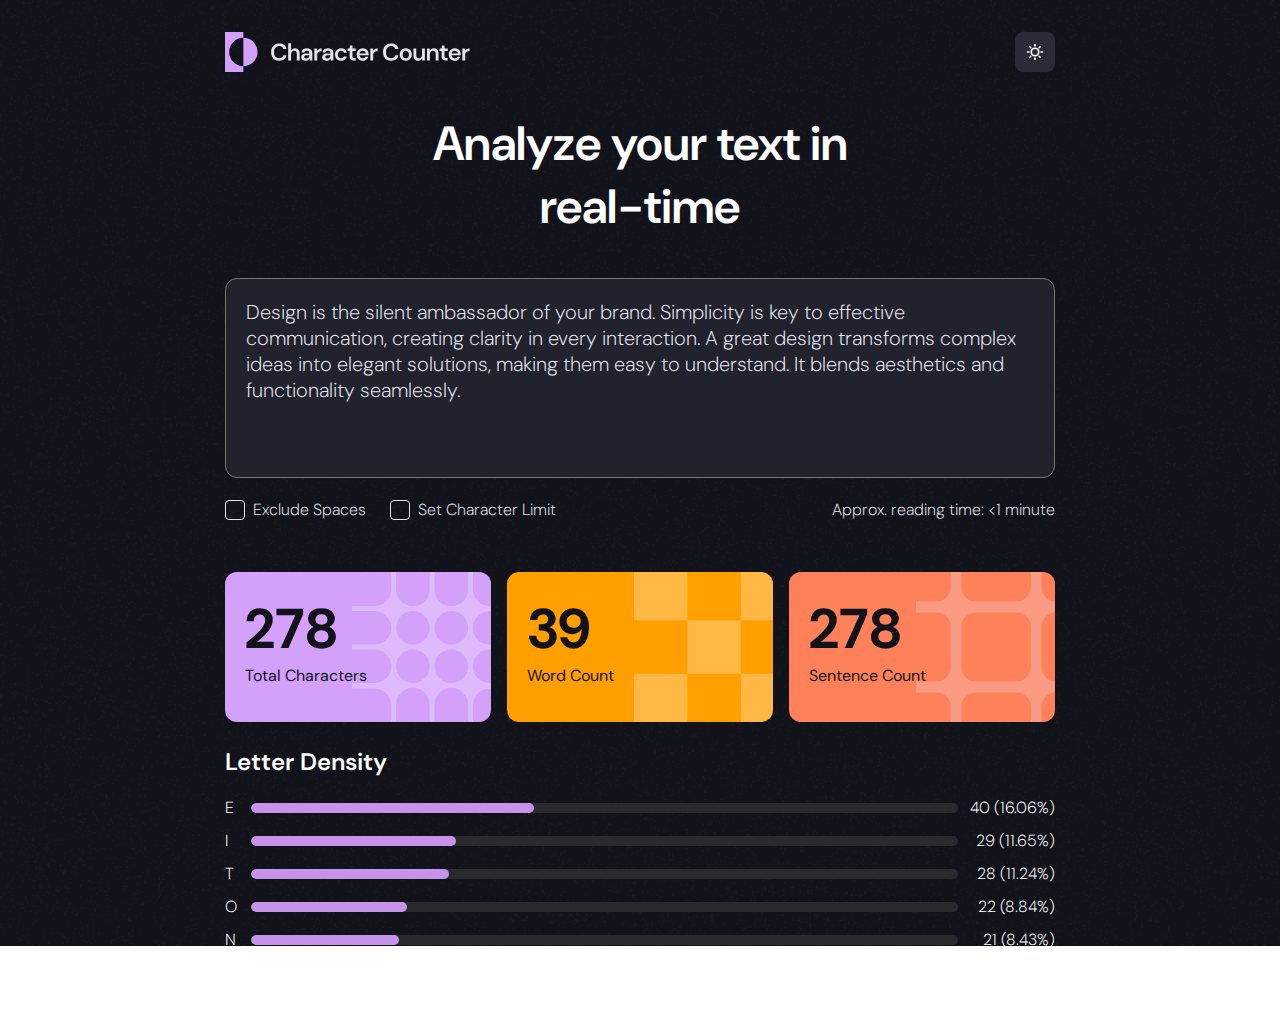
==== index.html @ b4afc2e8 "Intial Commit" ====
<!DOCTYPE html>
<html lang="en">
<head>
  <meta charset="UTF-8">
  <meta name="viewport" content="width=device-width, initial-scale=1.0">

  <link rel="icon" type="image/png" sizes="32x32" href="./assets/images/favicon-32x32.png">
  <link rel="stylesheet" href="css/style.css">
  <title>Frontend Mentor | Character counter</title>
  <link rel="stylesheet" href="css/responsive.css">
</head>
<body>
  <header>
    <img src="assets/images/logo-dark-theme.svg" alt="character counter logo" style="max-width: 245.53px; max-height: 40px;">
    <img src="assets/images/icon-sun.svg" alt="character counter logo" class="light_dark_icon">
  </header>
  <main>
      <h1 class="heading">Analyze your text in real-time</h1>

      <textarea name="text" id="text">Design is the silent ambassador of your brand. Simplicity is key to effective communication, creating clarity in every interaction. A great design transforms complex ideas into elegant solutions, making them easy to understand. It blends aesthetics and functionality seamlessly.
      </textarea>

      <!-- Textarea & Labels -->
      <!-- <section class="labels">
        <div class="checkboxes">
          <div style="padding-bottom: 12px;" id="exSpaces">
            <input type="checkbox" id="exclude" name="exclude" value="Exclude Spaces">
            <label for="exclude">Exclude Spaces</label>
          </div>
          <div  style="padding-bottom: 12px;">
            <input type="checkbox" id="setChar" name="setChar" value="Set Character">
            <label for="setChar"> Set Character Limit</label>
          </div>
        </div>
        <p>Approx. reading time: <1 minute </p>
      </section> -->
      <section class="labels">
        <div class="checkboxes">
          <label class="custom-checkbox" style="padding-bottom: 12px;" id="exSpaces">
            <input type="checkbox">
            <span class="checkmark"></span>
            Exclude Spaces
          </label>
          
          <label class="custom-checkbox" style="padding-bottom: 12px;">
            <input type="checkbox">
            <span class="checkmark"></span>
            Set Character Limit
          </label>
        </div>

        <p>Approx. reading time: <1 minute </p>
      </section>

      <!-- Analytics -->
      <section id="analytics">
          <div class="boxpattern" id="pattern1">
            <span>278</span> <br> Total Characters
          </div>
          <div class="boxpattern" id="pattern2">
            <span>39</span> <br> Word Count
          </div>
          <div class="boxpattern" id="pattern3">
            <span>278</span> <br> Sentence Count
          </div>
      </section>

      <!-- Progress bar-->
      <section class="progress_section">
        <h4 id="letterDensity">Letter Density</h4>

        <div class="progress-bar-container">
            <span class="letter">E</span>
            <div class="progress">
                <div class="progress-fill" style="width: 40%;"></div>
            </div>
            <span class="percentage">40 (16.06%)</span>
        </div>
        <div class="progress-bar-container">
            <span class="letter">I</span>
            <div class="progress">
                <div class="progress-fill" style="width: 29%;"></div>
            </div>
            <span class="percentage">29 (11.65%)</span>
        </div>
        <div class="progress-bar-container">
            <span class="letter">T</span>
            <div class="progress">
                <div class="progress-fill" style="width: 28%;"></div>
            </div>
            <span class="percentage">28 (11.24%)</span>
        </div>
        <div class="progress-bar-container">
            <span class="letter">O</span>
            <div class="progress">
                <div class="progress-fill" style="width: 22%;"></div>
            </div>
            <span class="percentage">22 (8.84%)</span>
        </div>
        <div class="progress-bar-container">
            <span class="letter">N</span>
            <div class="progress">
                <div class="progress-fill" style="width: 21%;"></div>
            </div>
            <span class="percentage">21 (8.43%)</span>
        </div>
            </div>
      </section>

  </main>
</body>
</html>
---- css/style.css ----
*{
    margin:0;
    padding: 0;
    box-sizing: border-box;
}

@font-face {
    font-family: 'DMSans';
    src: url('../assets/fonts/DM_Sans/DMSans-VariableFont_opsz\,wght.ttf');
}

body{
    background-image: url('../assets/images/bg-dark-theme.png');
    background-repeat: no-repeat;
    background-size: cover;
    background-position: center;
    background-attachment: fixed;
    padding: 16px 16px 32px;
    font-family: 'DMSans', sans-serif;
    color: white;
}

header{
    display: flex;
    justify-content: space-between;
}

.light_dark_icon{
    background-color: #2A2B37;
    border-radius: 8px;
    max-width: 245.53px; 
    max-height: 40px;
    padding: 11px;
}

.heading{
    text-align: center;
    color: white;
    margin: 40px 0;
    font-size: 2.5rem;
    font-weight: 600;
}

textarea{
    width: 100%;
    height: 200px;
    border-radius: 12px;
    background-color: #21222C;
    border: 2px solid 2A2B37;
    resize: none;
    font-weight: 250;
    text-align: left;
    padding: 1.25rem;
    color: #E4E4EF;
    font-family: 'DMSans';
    font-size: 20px;
    overflow-y: hidden;
}

.labels{
    display: flex;
    flex-direction: column;
    color: #E4E4EF;
    font-weight: 250;
    font-size: 1rem;
    margin: 16px 0 40px;
}

.labels input{
    
    border: 1px solid ;
    
}

.checkboxes{
    display: flex;
    flex-direction: column;
}

.custom-checkbox {
            display: flex;
            align-items: center;
            cursor: pointer;
            gap: 8px;
        }

        .custom-checkbox input {
            display: none;
        }

        .checkmark {
            width: 8px;
            height: 8px;
            padding: 9px;
            border: 1px solid #E4E4EF;
            border-radius: 4px;
            display: flex;
            justify-content: center;
            align-items: center;
            transition: 0.3s;
        }

        /* Checked state */
        .custom-checkbox input:checked + .checkmark {
            background-color: purple;
            border-color: purple;
        }

        /* Checkmark */
        .custom-checkbox input:checked + .checkmark::after {
            content: "✔";
            font-size: 16px;
            color: black;
        }

/* Analytics */

#analytics{
    display: grid;
    grid-template-columns: repeat(1, 1fr);
    gap: 16px;
}

.boxpattern{
    width: 100% ;
    height: 150px;
    border-radius: 12px;
    color: #12131A;
    padding: 20px;
}

.boxpattern span{
    font-size: 3.5rem;
    font-weight: 700;
}

#pattern1{
 background-color: #D3A0FA;
 background-image: url('../assets/images/pattern-character-count.svg');
 background-repeat: no-repeat; 
 background-position: 140% center; 
 background-size: 160px auto;
}

#pattern2{
 background-color: #FF9F00;
 background-image: url('../assets/images/pattern-word-count.svg');
 background-repeat: no-repeat; 
 background-position: 140% center; 
 background-size: 160px auto;
}

#pattern3{
 background-color: #FE8159;
 background-image: url('../assets/images/pattern-sentence-count.svg');
 background-repeat: no-repeat; 
 background-position: 140% center; 
 background-size: 160px auto;
}

/* Progress Bar */
#letterDensity{
    margin: 24px 0 20px;
    font-size: 24px;
    font-weight: 600;
}

.progress-section{
    max-width: 500px;
    margin: auto;
}

.progress-bar-container {
    display: flex;
    flex-direction: row;
    align-items: center;
    margin-bottom: 12px;
}

.letter {
    font-size: 16px;
    font-weight: 250;
    width: 16px;
}

.percentage{
    font-size: 16px;
    font-weight: 250;
    width:87px;
    text-align: right;
}

.progress {
    flex: 1;
    height: 10px;
    background: #2a2a2d;
    border-radius: 5px;
    position: relative;
    overflow: hidden;
    margin: 0 10px;
    width: 100%;
}

.progress-fill {
    height: 100%;
    background: #c792ea; /* Light purple color */
    border-radius: 5px;
    transition: width 0.5s ease-in-out;
}
---- css/responsive.css ----
@media (min-width: 375px) { 
    body{
        padding: 16px 16px 32px;
      }
}

@media (min-width: 660px){
    #analytics{
        grid-template-columns: repeat(3, 1fr);
        gap: 16px;
    }
    #pattern1{
        background-position: 240% center; 
    }
    #pattern2{
        background-position: 240% center; 
    }
    #pattern3{
        background-position: 240% center; 
    }
}

@media (min-width: 400px) and (max-width: 659px){
    #pattern1{
        background-position: 120% center; 
    }
    #pattern2{
        background-position: 120% center; 
    }
    #pattern3{
        background-position: 120% center; 
    }
}


@media (min-width: 768px)  { 
    body{
        padding: 16px 32px 93px;
      }
    .heading{
        font-size: 3rem;
        padding: 0 25%;
    }
    .labels{
        flex-direction: row;
        justify-content: space-between;
    }
    .checkboxes{
        display: flex;
        flex-direction: row;
    }
    #exSpaces{
        padding-right: 24px;
    }
    #analytics{
        grid-template-columns: repeat(3, 1fr);
        gap: 16px;
    }
    #pattern1{
        background-position: 120% center; 
    }
    #pattern2{
        background-position: 120% center; 
    }
    #pattern3{
        background-position: 120% center; 
    }
    
}

@media (min-width: 1240px) { 
    body{
        padding: 32px 225px 64px;
      }
      .heading{
        font-size: 3rem;
        padding: 0 25%;
    }
    #pattern1{
        background-position: 120% center; 
    }
    #pattern2{
        background-position: 120% center; 
    }
    #pattern3{
        background-position: 120% center; 
    }
}
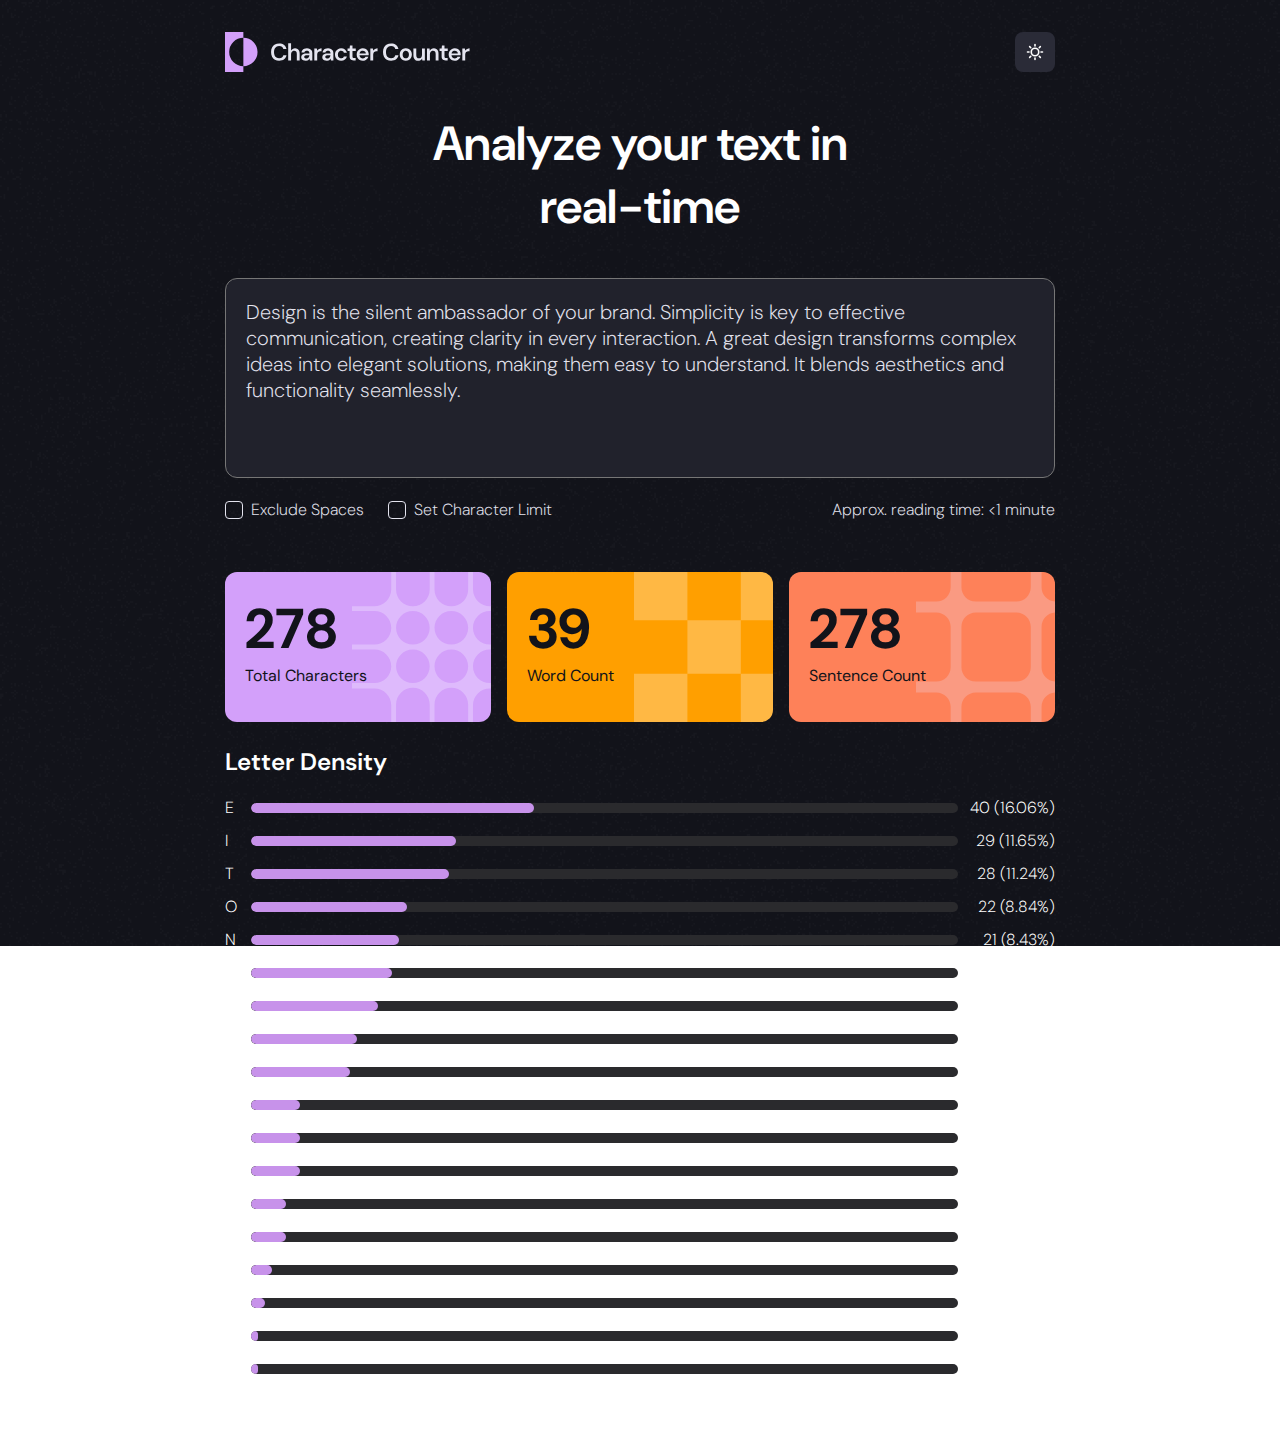
==== commit 017a8746: "progressbars" ====
--- a/index.html
+++ b/index.html
@@ -21,19 +21,7 @@
       </textarea>
 
       <!-- Textarea & Labels -->
-      <!-- <section class="labels">
-        <div class="checkboxes">
-          <div style="padding-bottom: 12px;" id="exSpaces">
-            <input type="checkbox" id="exclude" name="exclude" value="Exclude Spaces">
-            <label for="exclude">Exclude Spaces</label>
-          </div>
-          <div  style="padding-bottom: 12px;">
-            <input type="checkbox" id="setChar" name="setChar" value="Set Character">
-            <label for="setChar"> Set Character Limit</label>
-          </div>
-        </div>
-        <p>Approx. reading time: <1 minute </p>
-      </section> -->
+      
       <section class="labels">
         <div class="checkboxes">
           <label class="custom-checkbox" style="padding-bottom: 12px;" id="exSpaces">
@@ -104,7 +92,98 @@
             </div>
             <span class="percentage">21 (8.43%)</span>
         </div>
+        <div class="progress-bar-container">
+          <span class="letter">S</span>
+          <div class="progress">
+              <div class="progress-fill" style="width: 20%;"></div>
+          </div>
+          <span class="percentage">20 (8.03%)</span>
+        </div>
+        <div class="progress-bar-container">
+            <span class="letter">C</span>
+            <div class="progress">
+                <div class="progress-fill" style="width: 18%;"></div>
             </div>
+            <span class="percentage">18 (7.22%)</span>
+        </div>
+        <div class="progress-bar-container">
+            <span class="letter">A</span>
+            <div class="progress">
+                <div class="progress-fill" style="width: 15%;"></div>
+            </div>
+            <span class="percentage">15 (6.02%)</span>
+        </div>
+        <div class="progress-bar-container">
+            <span class="letter">L</span>
+            <div class="progress">
+                <div class="progress-fill" style="width: 14%;"></div>
+            </div>
+            <span class="percentage">14 (5.62%)</span>
+        </div>
+        <div class="progress-bar-container">
+            <span class="letter">D</span>
+            <div class="progress">
+                <div class="progress-fill" style="width: 7%;"></div>
+            </div>
+            <span class="percentage">7 (2.81%)</span>
+        </div>
+        <div class="progress-bar-container">
+          <span class="letter">M</span>
+          <div class="progress">
+              <div class="progress-fill" style="width: 7%;"></div>
+          </div>
+          <span class="percentage">7 (2.81%)</span>
+      </div>
+      <div class="progress-bar-container">
+          <span class="letter">G</span>
+          <div class="progress">
+              <div class="progress-fill" style="width: 7%;"></div>
+          </div>
+          <span class="percentage">7 (2.81%)</span>
+      </div>
+      <div class="progress-bar-container">
+        <span class="letter">H</span>
+        <div class="progress">
+            <div class="progress-fill" style="width: 5%;"></div>
+        </div>
+        <span class="percentage">5 (2.01%)</span>
+      </div>
+      <div class="progress-bar-container">
+        <span class="letter">U</span>
+        <div class="progress">
+            <div class="progress-fill" style="width: 5%;"></div>
+        </div>
+        <span class="percentage">5 (2.01%)</span>
+    </div>
+    <div class="progress-bar-container">
+      <span class="letter">Y</span>
+      <div class="progress">
+          <div class="progress-fill" style="width: 3%;"></div>
+      </div>
+      <span class="percentage">3 (1.20%)</span>
+      </div>
+      <div class="progress-bar-container">
+          <span class="letter">P</span>
+          <div class="progress">
+              <div class="progress-fill" style="width: 2%;"></div>
+          </div>
+          <span class="percentage">2 (0.80%)</span>
+      </div>
+      <div class="progress-bar-container">
+        <span class="letter">V</span>
+        <div class="progress">
+            <div class="progress-fill" style="width: 1%;"></div>
+        </div>
+        <span class="percentage">1 (0.40%)</span>
+      </div>
+      <div class="progress-bar-container">
+        <span class="letter">K</span>
+        <div class="progress">
+            <div class="progress-fill" style="width: 1%;"></div>
+        </div>
+        <span class="percentage">1 (0.40%)</span>
+      </div>
+        <!-- <button id="seeMoreBtn">See more ⌄</button> -->
       </section>
 
   </main>
--- a/css/style.css
+++ b/css/style.css
@@ -82,36 +82,34 @@
             align-items: center;
             cursor: pointer;
             gap: 8px;
-        }
-
-        .custom-checkbox input {
-            display: none;
-        }
-
-        .checkmark {
-            width: 8px;
-            height: 8px;
-            padding: 9px;
-            border: 1px solid #E4E4EF;
-            border-radius: 4px;
-            display: flex;
-            justify-content: center;
-            align-items: center;
-            transition: 0.3s;
-        }
-
-        /* Checked state */
-        .custom-checkbox input:checked + .checkmark {
-            background-color: purple;
-            border-color: purple;
-        }
-
-        /* Checkmark */
-        .custom-checkbox input:checked + .checkmark::after {
-            content: "✔";
-            font-size: 16px;
-            color: black;
-        }
+}
+
+.custom-checkbox input {
+    display: none;
+}
+
+.checkmark {
+    width: 8px;
+    height: 8px;
+    padding: 8px;
+    border: 1px solid #E4E4EF;
+    border-radius: 4px;
+    display: flex;
+    justify-content: center;
+    align-items: center;
+    transition: 0.3s;
+}
+
+.custom-checkbox input:checked + .checkmark {
+    background-color: #D3A0FA;
+    border-color: #D3A0FA;
+}
+
+.custom-checkbox input:checked + .checkmark::after {
+    content: "✔";
+    font-size: 16px;
+    color: #12131A;
+}
 
 /* Analytics */
 
--- a/css/responsive.css
+++ b/css/responsive.css
@@ -86,4 +86,3 @@
         background-position: 120% center; 
     }
 }
-
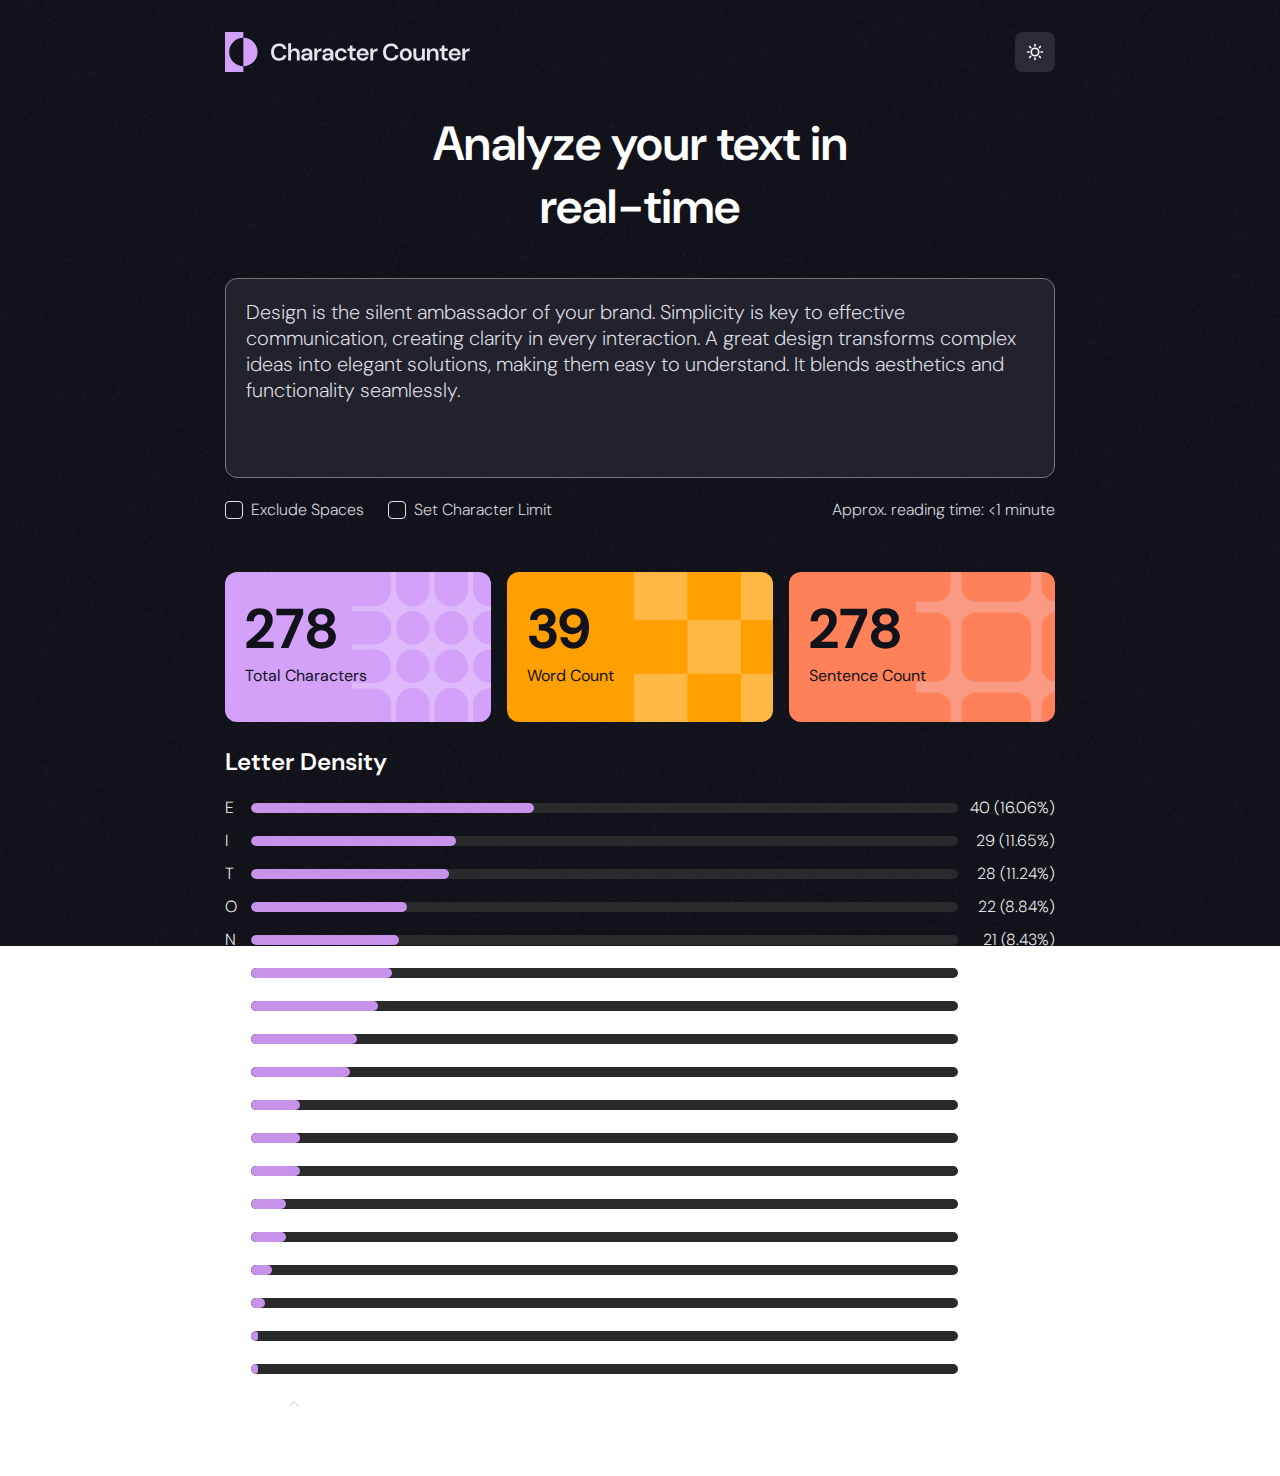
==== commit 0541332a: "adjustments" ====
--- a/index.html
+++ b/index.html
@@ -183,7 +183,10 @@
         </div>
         <span class="percentage">1 (0.40%)</span>
       </div>
-        <!-- <button id="seeMoreBtn">See more ⌄</button> -->
+        <p id="see_button">See less <svg width="12" height="7" viewBox="0 0 12 7" fill="none" xmlns="http://www.w3.org/2000/svg">
+          <path d="M6.25 0.65625L10.875 5.21875C11.0312 5.375 11.0312 5.625 10.875 5.75L10.25 6.375C10.125 6.53125 9.875 6.53125 9.71875 6.375L6 2.6875L2.25 6.375C2.09375 6.53125 1.875 6.53125 1.71875 6.375L1.09375 5.75C0.9375 5.625 0.9375 5.375 1.09375 5.21875L5.71875 0.65625C5.875 0.5 6.09375 0.5 6.25 0.65625Z" fill="#E4E4EF"/>
+          </svg>
+        </p>
       </section>
 
   </main>
--- a/css/style.css
+++ b/css/style.css
@@ -54,7 +54,6 @@
     color: #E4E4EF;
     font-family: 'DMSans';
     font-size: 20px;
-    overflow-y: hidden;
 }
 
 .labels{
@@ -107,7 +106,7 @@
 
 .custom-checkbox input:checked + .checkmark::after {
     content: "✔";
-    font-size: 16px;
+    font-size: 0.75rem;
     color: #12131A;
 }
 
@@ -206,8 +205,13 @@
     transition: width 0.5s ease-in-out;
 }
 
-
-
-
-
-
+#see_button{
+    font-weight: 250;
+    margin-top: 8px;
+}
+
+
+
+
+
+
--- a/css/responsive.css
+++ b/css/responsive.css
@@ -2,6 +2,9 @@
     body{
         padding: 16px 16px 32px;
       }
+    .custom-checkbox input:checked + .checkmark::after {
+        font-size: 0.9rem;
+    }
 }
 
 @media (min-width: 660px){
@@ -65,6 +68,9 @@
     #pattern3{
         background-position: 120% center; 
     }
+    .custom-checkbox input:checked + .checkmark::after {
+        font-size: 1rem;
+    }
     
 }
 
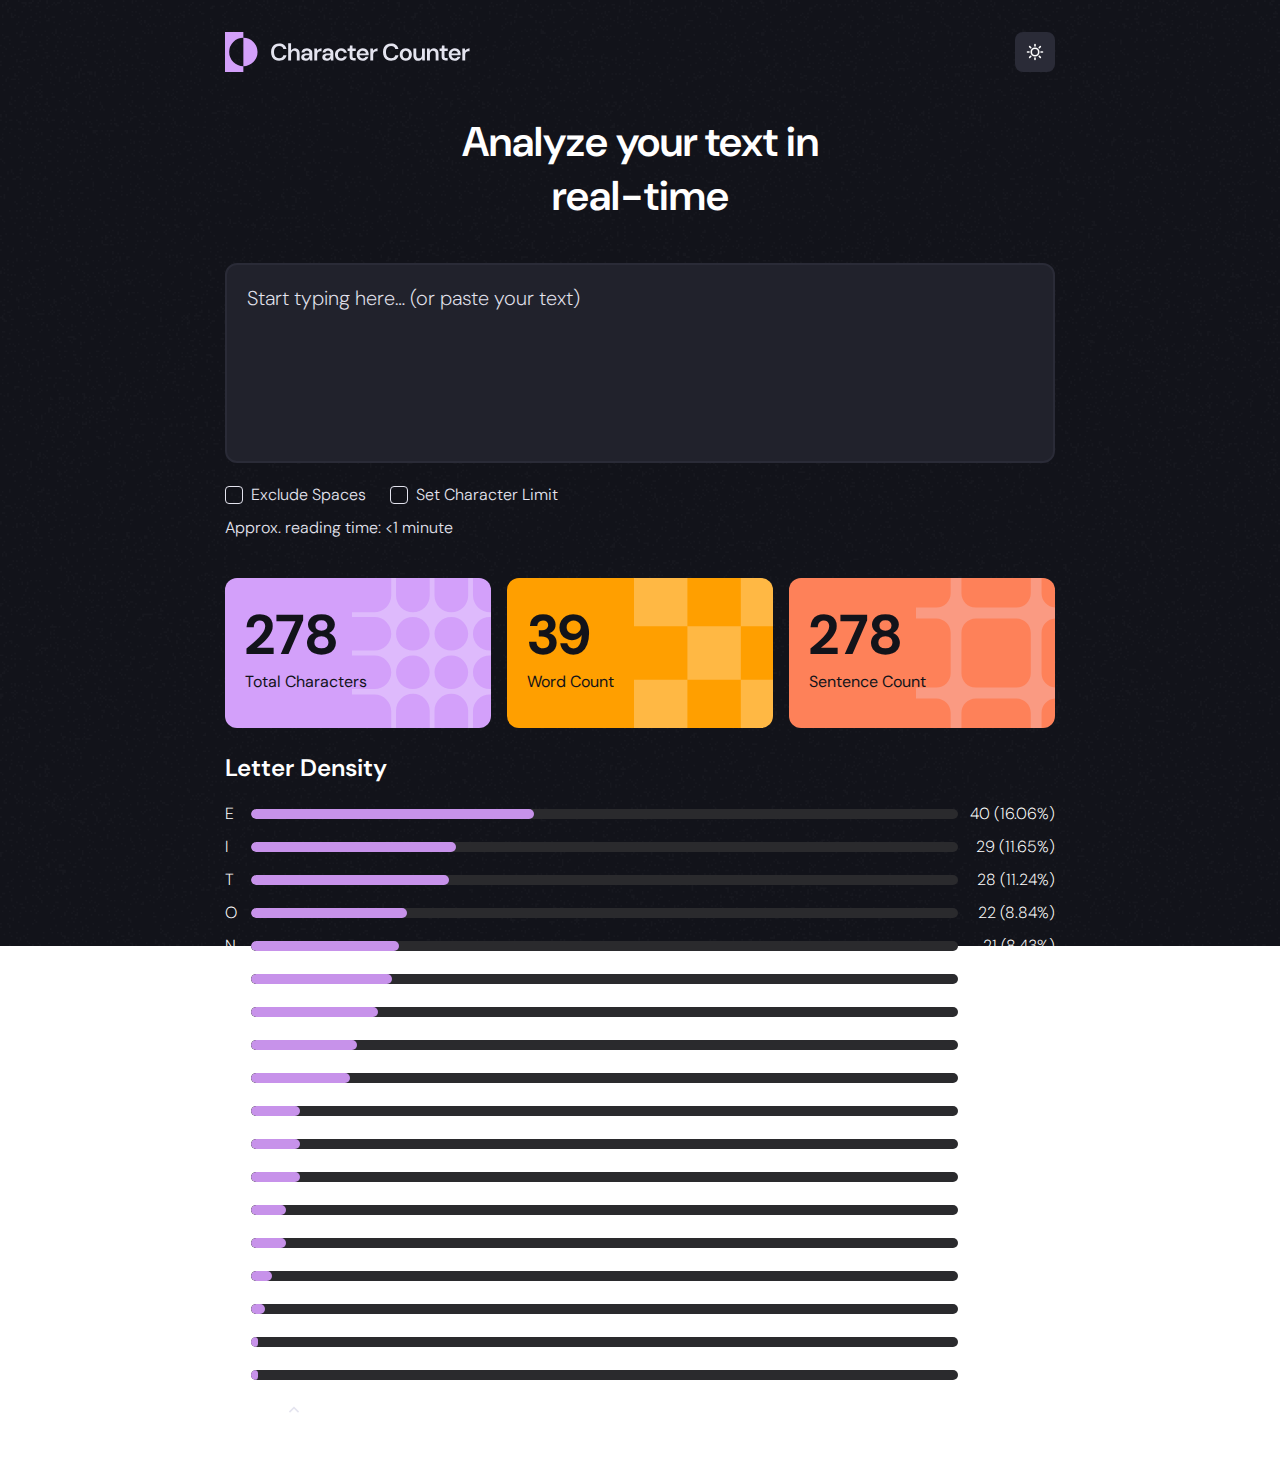
==== commit ac80df6d: "Add css state changes and light mode and dark mode toggle" ====
--- a/index.html
+++ b/index.html
@@ -9,16 +9,15 @@
   <title>Frontend Mentor | Character counter</title>
   <link rel="stylesheet" href="css/responsive.css">
 </head>
-<body>
+<body class="dark-mode">
   <header>
-    <img src="assets/images/logo-dark-theme.svg" alt="character counter logo" style="max-width: 245.53px; max-height: 40px;">
-    <img src="assets/images/icon-sun.svg" alt="character counter logo" class="light_dark_icon">
+    <img src="assets/images/logo-dark-theme.svg" alt="character counter logo" style="max-width: 245.53px; max-height: 40px;" class="logo">
+    <button id="mode-button" type="button"><img src="assets/images/icon-sun.svg" alt="character counter logo" class="light_dark_icon"></button>
   </header>
   <main>
       <h1 class="heading">Analyze your text in real-time</h1>
 
-      <textarea name="text" id="text">Design is the silent ambassador of your brand. Simplicity is key to effective communication, creating clarity in every interaction. A great design transforms complex ideas into elegant solutions, making them easy to understand. It blends aesthetics and functionality seamlessly.
-      </textarea>
+      <textarea name="text" id="text" placeholder="Start typing here… (or paste your text)" rows="10" cols="30"></textarea>
 
       <!-- Textarea & Labels -->
       
@@ -184,11 +183,13 @@
         <span class="percentage">1 (0.40%)</span>
       </div>
         <p id="see_button">See less <svg width="12" height="7" viewBox="0 0 12 7" fill="none" xmlns="http://www.w3.org/2000/svg">
-          <path d="M6.25 0.65625L10.875 5.21875C11.0312 5.375 11.0312 5.625 10.875 5.75L10.25 6.375C10.125 6.53125 9.875 6.53125 9.71875 6.375L6 2.6875L2.25 6.375C2.09375 6.53125 1.875 6.53125 1.71875 6.375L1.09375 5.75C0.9375 5.625 0.9375 5.375 1.09375 5.21875L5.71875 0.65625C5.875 0.5 6.09375 0.5 6.25 0.65625Z" fill="#E4E4EF"/>
+          <path class="path" d="M6.25 0.65625L10.875 5.21875C11.0312 5.375 11.0312 5.625 10.875 5.75L10.25 6.375C10.125 6.53125 9.875 6.53125 9.71875 6.375L6 2.6875L2.25 6.375C2.09375 6.53125 1.875 6.53125 1.71875 6.375L1.09375 5.75C0.9375 5.625 0.9375 5.375 1.09375 5.21875L5.71875 0.65625C5.875 0.5 6.09375 0.5 6.25 0.65625Z" fill="#E4E4EF"/>
           </svg>
         </p>
       </section>
 
   </main>
+
+  <script src="js/script.js"></script>
 </body>
 </html>--- a/css/style.css
+++ b/css/style.css
@@ -9,7 +9,7 @@
     src: url('../assets/fonts/DM_Sans/DMSans-VariableFont_opsz\,wght.ttf');
 }
 
-body{
+body,body.dark-mode{
     background-image: url('../assets/images/bg-dark-theme.png');
     background-repeat: no-repeat;
     background-size: cover;
@@ -20,12 +20,20 @@
     color: white;
 }
 
+body,body.light-mode{
+    background-color: white;
+    background-image: none;
+    padding: 16px 16px 32px;
+    font-family: 'DMSans', sans-serif;
+    color: black;
+}
+
 header{
     display: flex;
     justify-content: space-between;
 }
 
-.light_dark_icon{
+body.dark-mode .light_dark_icon{
     background-color: #2A2B37;
     border-radius: 8px;
     max-width: 245.53px; 
@@ -33,20 +41,43 @@
     padding: 11px;
 }
 
-.heading{
+
+body.light-mode .light_dark_icon{
+    background-color: #F2F2F7;
+    border-radius: 8px;
+    max-width: 245.53px; 
+    max-height: 40px;
+    padding: 11px;
+}
+
+#mode-button{
+    background-color: transparent;
+    border: none;
+    cursor: pointer;
+}
+
+body.dark-mode .heading{
     text-align: center;
     color: white;
     margin: 40px 0;
-    font-size: 2.5rem;
+    font-size: 2.6rem;
     font-weight: 600;
 }
 
-textarea{
+body.light-mode .heading{
+    text-align: center;
+    color:#12131A;
+    margin: 40px 0;
+    font-size: 2.6rem;
+    font-weight: 750;
+}
+
+body.dark-mode textarea{
     width: 100%;
     height: 200px;
     border-radius: 12px;
     background-color: #21222C;
-    border: 2px solid 2A2B37;
+    border: 2px solid #2A2B37;
     resize: none;
     font-weight: 250;
     text-align: left;
@@ -56,11 +87,57 @@
     font-size: 20px;
 }
 
-.labels{
+body.light-mode textarea{
+    width: 100%;
+    height: 200px;
+    border-radius: 12px;
+    background-color: #F2F2F7;
+    border: 2px solid #E4E4EF;
+    resize: none;
+    font-weight: 350;
+    text-align: left;
+    padding: 1.25rem;
+    color: #2A2B37;
+    font-family: 'DMSans';
+    font-size: 20px;
+}
+
+body.dark-mode textarea::placeholder{
+    color: #E4E4EF; 
+}
+
+body.light-mode textarea::placeholder{
+    color: #2A2B37; 
+    font-size: 20px;
+    font-weight: 400;
+}
+
+textarea:hover{
+    cursor: pointer;
+    border: 2px solid #404254;
+}
+
+textarea:focus{
+    background-color: #21222C;
+    outline: none;
+    border: 2px solid #C27CF8;
+    box-shadow: 0 0 10px #C27CF8;
+}
+
+body.dark-mode .labels{
     display: flex;
     flex-direction: column;
     color: #E4E4EF;
-    font-weight: 250;
+    font-weight: 300;
+    font-size: 1rem;
+    margin: 16px 0 40px;
+}
+
+body.light-mode .labels{
+    display: flex;
+    flex-direction: column;
+    color: #12131A;
+    font-weight: 400;
     font-size: 1rem;
     margin: 16px 0 40px;
 }
@@ -83,11 +160,12 @@
             gap: 8px;
 }
 
+
 .custom-checkbox input {
     display: none;
 }
 
-.checkmark {
+body.dark-mode .checkmark {
     width: 8px;
     height: 8px;
     padding: 8px;
@@ -99,15 +177,24 @@
     transition: 0.3s;
 }
 
+body.light-mode .checkmark {
+    width: 8px;
+    height: 8px;
+    padding: 8px;
+    border: 1.5px solid #12131A;
+    border-radius: 4px;
+    display: flex;
+    justify-content: center;
+    align-items: center;
+    transition: 0.3s;
+}
+
 .custom-checkbox input:checked + .checkmark {
     background-color: #D3A0FA;
     border-color: #D3A0FA;
-}
-
-.custom-checkbox input:checked + .checkmark::after {
-    content: "✔";
-    font-size: 0.75rem;
-    color: #12131A;
+    background-image: url('../assets/images/icon-check.svg');
+    background-repeat: no-repeat;
+    background-size: cover;
 }
 
 /* Analytics */
@@ -174,20 +261,44 @@
     margin-bottom: 12px;
 }
 
-.letter {
+body.dark-mode .letter {
     font-size: 16px;
     font-weight: 250;
     width: 16px;
 }
 
-.percentage{
+body.light-mode .letter {
+    font-size: 16px;
+    font-weight: 350;
+    width: 16px;
+}
+
+body.dark-mode .percentage{
     font-size: 16px;
     font-weight: 250;
     width:87px;
     text-align: right;
 }
 
-.progress {
+body.light-mode .percentage{
+    font-size: 16px;
+    font-weight: 350;
+    width:87px;
+    text-align: right;
+}
+
+body.light-mode .progress {
+    flex: 1;
+    height: 10px;
+    background: #F2F2F7;
+    border-radius: 5px;
+    position: relative;
+    overflow: hidden;
+    margin: 0 10px;
+    width: 100%;
+}
+
+body.dark-mode .progress {
     flex: 1;
     height: 10px;
     background: #2a2a2d;
@@ -198,6 +309,7 @@
     width: 100%;
 }
 
+
 .progress-fill {
     height: 100%;
     background: #c792ea; /* Light purple color */
@@ -205,13 +317,18 @@
     transition: width 0.5s ease-in-out;
 }
 
-#see_button{
+body.dark-mode #see_button{
     font-weight: 250;
     margin-top: 8px;
 }
 
-
-
-
-
-
+body.light-mode #see_button{
+    font-weight: 450;
+    margin-top: 8px;
+    color: #12131A;
+}
+
+
+
+
+
--- a/css/responsive.css
+++ b/css/responsive.css
@@ -1,10 +1,7 @@
 @media (min-width: 375px) { 
-    body{
+    body, body.dark-mode, body.light-mode{
         padding: 16px 16px 32px;
       }
-    .custom-checkbox input:checked + .checkmark::after {
-        font-size: 0.9rem;
-    }
 }
 
 @media (min-width: 660px){
@@ -37,7 +34,7 @@
 
 
 @media (min-width: 768px)  { 
-    body{
+    body, body.dark-mode, body.light-mode{
         padding: 16px 32px 93px;
       }
     .heading{
@@ -68,14 +65,11 @@
     #pattern3{
         background-position: 120% center; 
     }
-    .custom-checkbox input:checked + .checkmark::after {
-        font-size: 1rem;
-    }
     
 }
 
 @media (min-width: 1240px) { 
-    body{
+    body, body.dark-mode, body.light-mode{
         padding: 32px 225px 64px;
       }
       .heading{
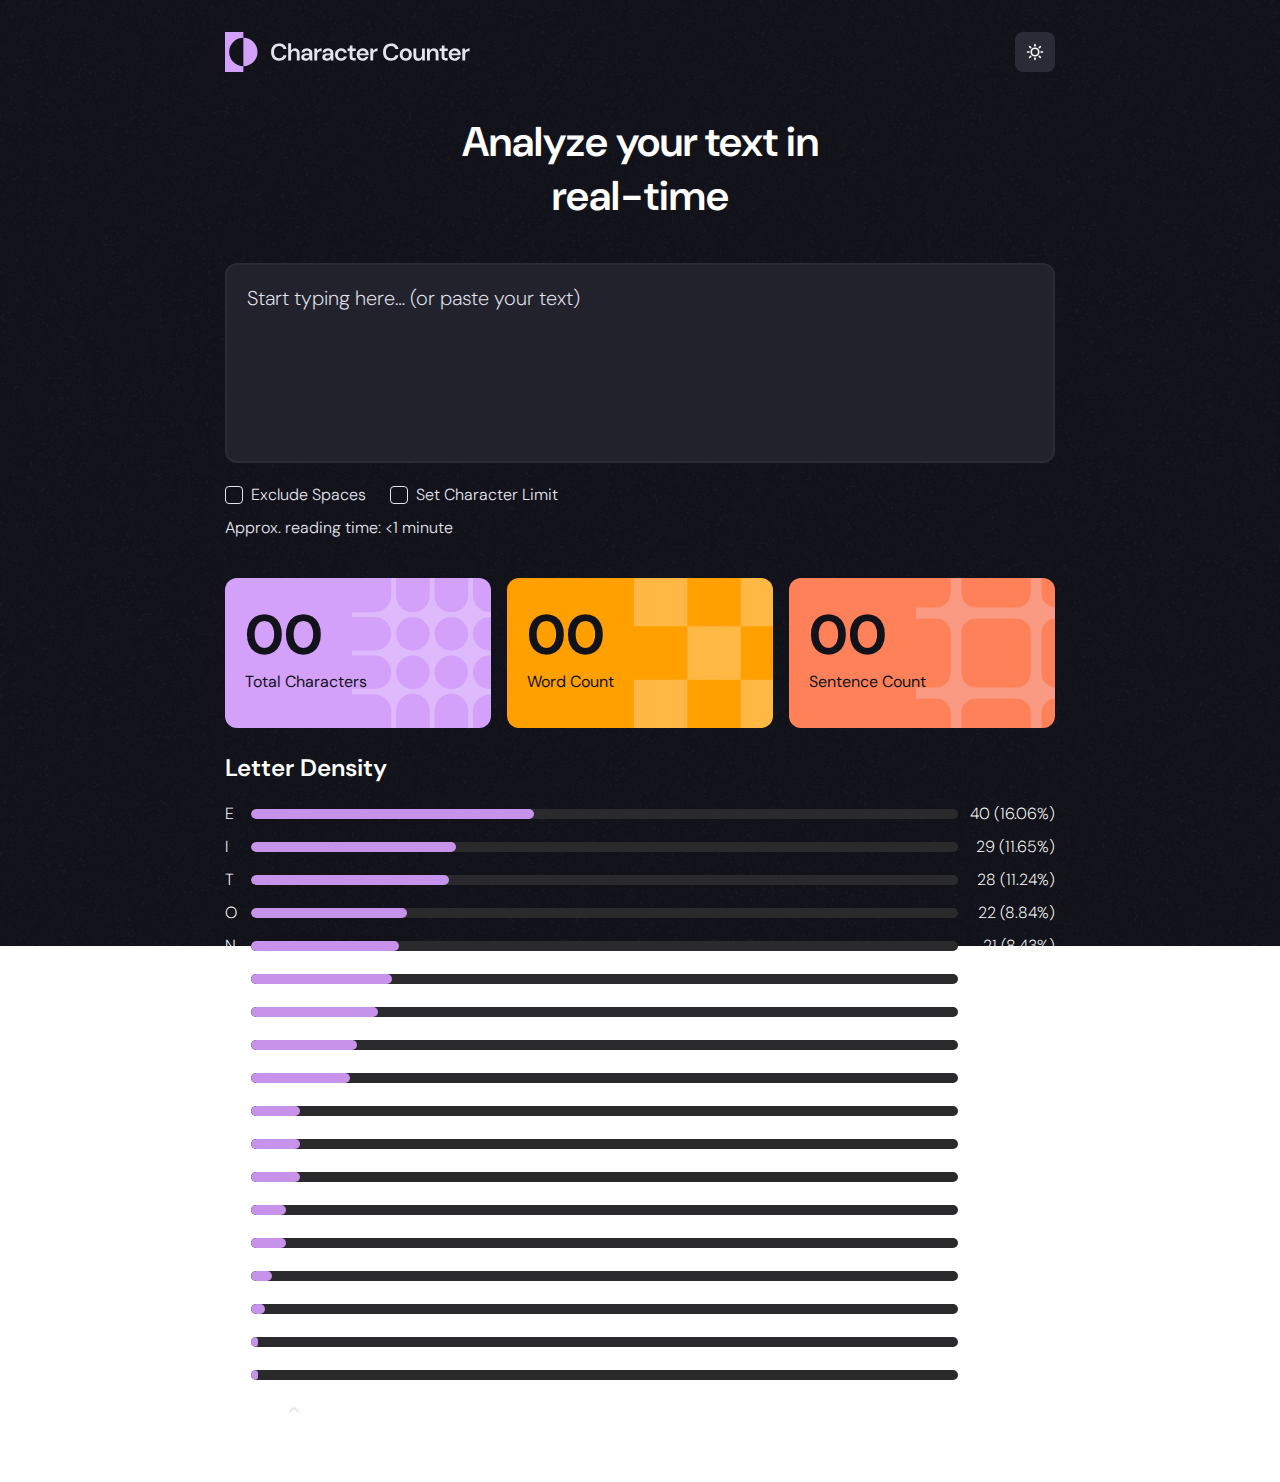
==== commit 9663842a: "Add character,word and sentence count functionality" ====
--- a/index.html
+++ b/index.html
@@ -17,20 +17,20 @@
   <main>
       <h1 class="heading">Analyze your text in real-time</h1>
 
-      <textarea name="text" id="text" placeholder="Start typing here… (or paste your text)" rows="10" cols="30"></textarea>
+      <textarea id="textarea" name="text" id="text" placeholder="Start typing here… (or paste your text)" rows="10" cols="30"></textarea>
 
       <!-- Textarea & Labels -->
       
       <section class="labels">
         <div class="checkboxes">
           <label class="custom-checkbox" style="padding-bottom: 12px;" id="exSpaces">
-            <input type="checkbox">
+            <input type="checkbox" id="exclude-spaces">
             <span class="checkmark"></span>
             Exclude Spaces
           </label>
           
           <label class="custom-checkbox" style="padding-bottom: 12px;">
-            <input type="checkbox">
+            <input type="checkbox" id="set-limit">
             <span class="checkmark"></span>
             Set Character Limit
           </label>
@@ -42,13 +42,13 @@
       <!-- Analytics -->
       <section id="analytics">
           <div class="boxpattern" id="pattern1">
-            <span>278</span> <br> Total Characters
+            <span id="totalCharacters">00</span> <br> Total Characters
           </div>
           <div class="boxpattern" id="pattern2">
-            <span>39</span> <br> Word Count
+            <span id="wordCount">00</span> <br> Word Count
           </div>
           <div class="boxpattern" id="pattern3">
-            <span>278</span> <br> Sentence Count
+            <span id="sentenceCount">00</span> <br> Sentence Count
           </div>
       </section>
 
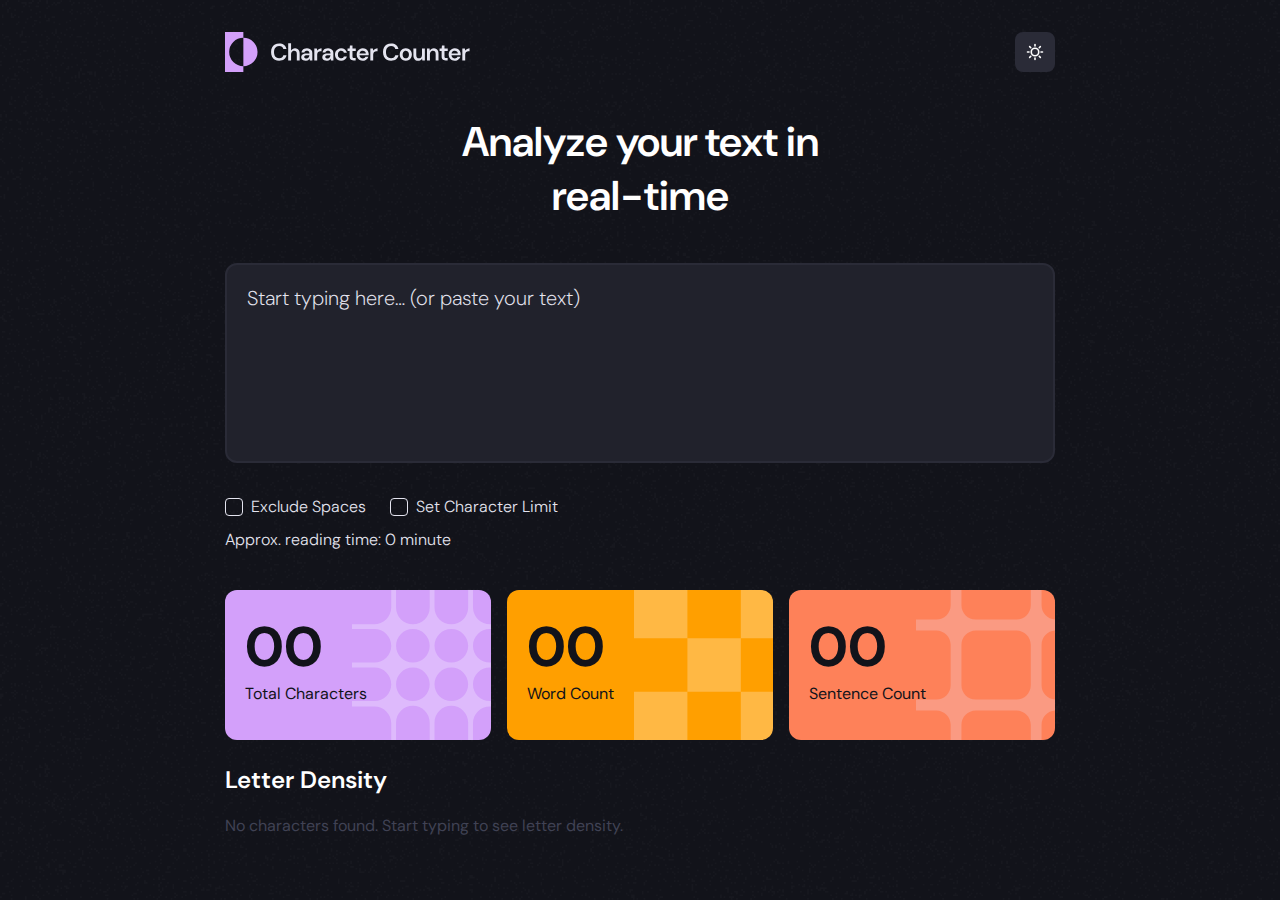
==== commit 2667c5f8: "Add letter density functionality, readining time and character limit" ====
--- a/index.html
+++ b/index.html
@@ -17,7 +17,13 @@
   <main>
       <h1 class="heading">Analyze your text in real-time</h1>
 
-      <textarea id="textarea" name="text" id="text" placeholder="Start typing here… (or paste your text)" rows="10" cols="30"></textarea>
+      <textarea id="textarea" name="text" class=" textarea" id="text" placeholder="Start typing here… (or paste your text)" rows="10" cols="30"></textarea>
+      <div class="warning-message">
+        <!-- <svg width="14" height="15" viewBox="0 0 14 15" fill="none" xmlns="http://www.w3.org/2000/svg" style="margin-right: 8px;">
+        <path d="M7 1.34375C3.71875 1.34375 1.09375 3.99609 1.09375 7.25C1.09375 10.5312 3.71875 13.1562 7 13.1562C10.2539 13.1562 12.9062 10.5312 12.9062 7.25C12.9062 3.99609 10.2266 1.34375 7 1.34375ZM7 0.46875C10.7188 0.46875 13.7812 3.53125 13.7812 7.25C13.7812 10.9961 10.7188 14.0312 7 14.0312C3.25391 14.0312 0.21875 10.9961 0.21875 7.25C0.21875 3.53125 3.25391 0.46875 7 0.46875ZM6.01562 9.875H6.34375V6.59375H6.01562C5.82422 6.59375 5.6875 6.45703 5.6875 6.26562V6.04688C5.6875 5.88281 5.82422 5.71875 6.01562 5.71875H7.32812C7.49219 5.71875 7.65625 5.88281 7.65625 6.04688V9.875H7.98438C8.14844 9.875 8.3125 10.0391 8.3125 10.2031V10.4219C8.3125 10.6133 8.14844 10.75 7.98438 10.75H6.01562C5.82422 10.75 5.6875 10.6133 5.6875 10.4219V10.2031C5.6875 10.0391 5.82422 9.875 6.01562 9.875ZM7 3.3125C7.46484 3.3125 7.875 3.72266 7.875 4.1875C7.875 4.67969 7.46484 5.0625 7 5.0625C6.50781 5.0625 6.125 4.67969 6.125 4.1875C6.125 3.72266 6.50781 3.3125 7 3.3125Z" fill="#FE8159"/>
+        </svg> 
+        <p>Limit reached! Your texts exceeds 300 characters</p> -->
+      </div>
 
       <!-- Textarea & Labels -->
       
@@ -32,11 +38,14 @@
           <label class="custom-checkbox" style="padding-bottom: 12px;">
             <input type="checkbox" id="set-limit">
             <span class="checkmark"></span>
-            Set Character Limit
+            <span>Set Character Limit </span>
+            <input type="number" id="char-limit-input">
           </label>
+         
         </div>
 
-        <p>Approx. reading time: <1 minute </p>
+        <p>Approx. reading time:
+        <span class="reading-time">0 minute</span> </p>
       </section>
 
       <!-- Analytics -->
@@ -56,136 +65,17 @@
       <section class="progress_section">
         <h4 id="letterDensity">Letter Density</h4>
 
-        <div class="progress-bar-container">
-            <span class="letter">E</span>
-            <div class="progress">
-                <div class="progress-fill" style="width: 40%;"></div>
-            </div>
-            <span class="percentage">40 (16.06%)</span>
+        <p id="letter-density-message" class="density-placeholder">
+          No characters found. Start typing to see letter density.
+        </p>
+
+        <div class="progress-bar-container template" style="display: none;">
+          <span class="letter">E</span>
+          <div class="progress">
+            <div class="progress-fill"></div>
+          </div>
+          <span class="percentage"></span>
         </div>
-        <div class="progress-bar-container">
-            <span class="letter">I</span>
-            <div class="progress">
-                <div class="progress-fill" style="width: 29%;"></div>
-            </div>
-            <span class="percentage">29 (11.65%)</span>
-        </div>
-        <div class="progress-bar-container">
-            <span class="letter">T</span>
-            <div class="progress">
-                <div class="progress-fill" style="width: 28%;"></div>
-            </div>
-            <span class="percentage">28 (11.24%)</span>
-        </div>
-        <div class="progress-bar-container">
-            <span class="letter">O</span>
-            <div class="progress">
-                <div class="progress-fill" style="width: 22%;"></div>
-            </div>
-            <span class="percentage">22 (8.84%)</span>
-        </div>
-        <div class="progress-bar-container">
-            <span class="letter">N</span>
-            <div class="progress">
-                <div class="progress-fill" style="width: 21%;"></div>
-            </div>
-            <span class="percentage">21 (8.43%)</span>
-        </div>
-        <div class="progress-bar-container">
-          <span class="letter">S</span>
-          <div class="progress">
-              <div class="progress-fill" style="width: 20%;"></div>
-          </div>
-          <span class="percentage">20 (8.03%)</span>
-        </div>
-        <div class="progress-bar-container">
-            <span class="letter">C</span>
-            <div class="progress">
-                <div class="progress-fill" style="width: 18%;"></div>
-            </div>
-            <span class="percentage">18 (7.22%)</span>
-        </div>
-        <div class="progress-bar-container">
-            <span class="letter">A</span>
-            <div class="progress">
-                <div class="progress-fill" style="width: 15%;"></div>
-            </div>
-            <span class="percentage">15 (6.02%)</span>
-        </div>
-        <div class="progress-bar-container">
-            <span class="letter">L</span>
-            <div class="progress">
-                <div class="progress-fill" style="width: 14%;"></div>
-            </div>
-            <span class="percentage">14 (5.62%)</span>
-        </div>
-        <div class="progress-bar-container">
-            <span class="letter">D</span>
-            <div class="progress">
-                <div class="progress-fill" style="width: 7%;"></div>
-            </div>
-            <span class="percentage">7 (2.81%)</span>
-        </div>
-        <div class="progress-bar-container">
-          <span class="letter">M</span>
-          <div class="progress">
-              <div class="progress-fill" style="width: 7%;"></div>
-          </div>
-          <span class="percentage">7 (2.81%)</span>
-      </div>
-      <div class="progress-bar-container">
-          <span class="letter">G</span>
-          <div class="progress">
-              <div class="progress-fill" style="width: 7%;"></div>
-          </div>
-          <span class="percentage">7 (2.81%)</span>
-      </div>
-      <div class="progress-bar-container">
-        <span class="letter">H</span>
-        <div class="progress">
-            <div class="progress-fill" style="width: 5%;"></div>
-        </div>
-        <span class="percentage">5 (2.01%)</span>
-      </div>
-      <div class="progress-bar-container">
-        <span class="letter">U</span>
-        <div class="progress">
-            <div class="progress-fill" style="width: 5%;"></div>
-        </div>
-        <span class="percentage">5 (2.01%)</span>
-    </div>
-    <div class="progress-bar-container">
-      <span class="letter">Y</span>
-      <div class="progress">
-          <div class="progress-fill" style="width: 3%;"></div>
-      </div>
-      <span class="percentage">3 (1.20%)</span>
-      </div>
-      <div class="progress-bar-container">
-          <span class="letter">P</span>
-          <div class="progress">
-              <div class="progress-fill" style="width: 2%;"></div>
-          </div>
-          <span class="percentage">2 (0.80%)</span>
-      </div>
-      <div class="progress-bar-container">
-        <span class="letter">V</span>
-        <div class="progress">
-            <div class="progress-fill" style="width: 1%;"></div>
-        </div>
-        <span class="percentage">1 (0.40%)</span>
-      </div>
-      <div class="progress-bar-container">
-        <span class="letter">K</span>
-        <div class="progress">
-            <div class="progress-fill" style="width: 1%;"></div>
-        </div>
-        <span class="percentage">1 (0.40%)</span>
-      </div>
-        <p id="see_button">See less <svg width="12" height="7" viewBox="0 0 12 7" fill="none" xmlns="http://www.w3.org/2000/svg">
-          <path class="path" d="M6.25 0.65625L10.875 5.21875C11.0312 5.375 11.0312 5.625 10.875 5.75L10.25 6.375C10.125 6.53125 9.875 6.53125 9.71875 6.375L6 2.6875L2.25 6.375C2.09375 6.53125 1.875 6.53125 1.71875 6.375L1.09375 5.75C0.9375 5.625 0.9375 5.375 1.09375 5.21875L5.71875 0.65625C5.875 0.5 6.09375 0.5 6.25 0.65625Z" fill="#E4E4EF"/>
-          </svg>
-        </p>
       </section>
 
   </main>
--- a/css/style.css
+++ b/css/style.css
@@ -112,16 +112,59 @@
     font-weight: 400;
 }
 
-textarea:hover{
+body.dark-mode .textarea:hover{
     cursor: pointer;
     border: 2px solid #404254;
 }
 
-textarea:focus{
+body.light-mode .textarea:hover{
+    cursor: pointer;
+    border: 2px solid #E4E4EF;
+    background-color: #E4E4EF;
+}
+
+body.dark-mode .textarea:focus{
     background-color: #21222C;
     outline: none;
     border: 2px solid #C27CF8;
     box-shadow: 0 0 10px #C27CF8;
+}
+
+body.light-mode .textarea:focus{
+    background-color: #E4E4EF;
+    outline: none;
+    border: 2px solid #C27CF8;
+    box-shadow: 0 0 10px #C27CF8;
+}
+
+body.dark-mode .warning-border{
+    border: 1px solid #FF8159;
+    box-shadow: 0 0 8px #FF8159;
+}
+
+body.light-mode .warning-border{
+    border: 1px solid #DA3701;
+    box-shadow: 0 0 8px #DA3701;
+}
+
+body.dark-mode .warning-message{
+    display: flex;
+    gap: 8px;
+    align-items: center;
+    color: #FF8159;
+    font-size: 16px;
+    font-weight: 200;
+    margin: 12px 0 16px 0;
+}
+
+body.light-mode .warning-message{
+    display: flex;
+    gap: 8px;
+    align-items: center;
+    color: #DA3701;
+    font-size: 16px;
+    font-weight: 200;
+    margin: 12px 0 16px 0;
 }
 
 body.dark-mode .labels{
@@ -161,7 +204,7 @@
 }
 
 
-.custom-checkbox input {
+.custom-checkbox #exclude-spaces, .custom-checkbox #set-limit{ 
     display: none;
 }
 
@@ -197,6 +240,36 @@
     background-size: cover;
 }
 
+#char-limit-input {
+    background-color: transparent;
+    display: none;
+    color: white;
+    padding: 4px 12px;
+    margin-left: 5px;
+    border: 1px solid #404254;
+    border-radius: 6px;
+    font-size: 16px;
+    font-family: 'DMSans', Courier, monospace;
+    font-weight: 250;
+    outline: none;
+    width: 55px;
+    -webkit-appearance: none;
+    -moz-appearance: textfield;
+    appearance: none;
+}
+
+#char-limit-input::-webkit-outer-spin-button,
+#char-limit-input::-webkit-inner-spin-button {
+    -webkit-appearance: none;
+    margin: 0;
+}
+
+#char-limit-input[type=number] {
+    -moz-appearance: textfield;
+}
+
+  
+
 /* Analytics */
 
 #analytics{
@@ -243,6 +316,10 @@
 }
 
 /* Progress Bar */
+.density-placeholder{
+    color: #404254;
+}
+
 #letterDensity{
     margin: 24px 0 20px;
     font-size: 24px;
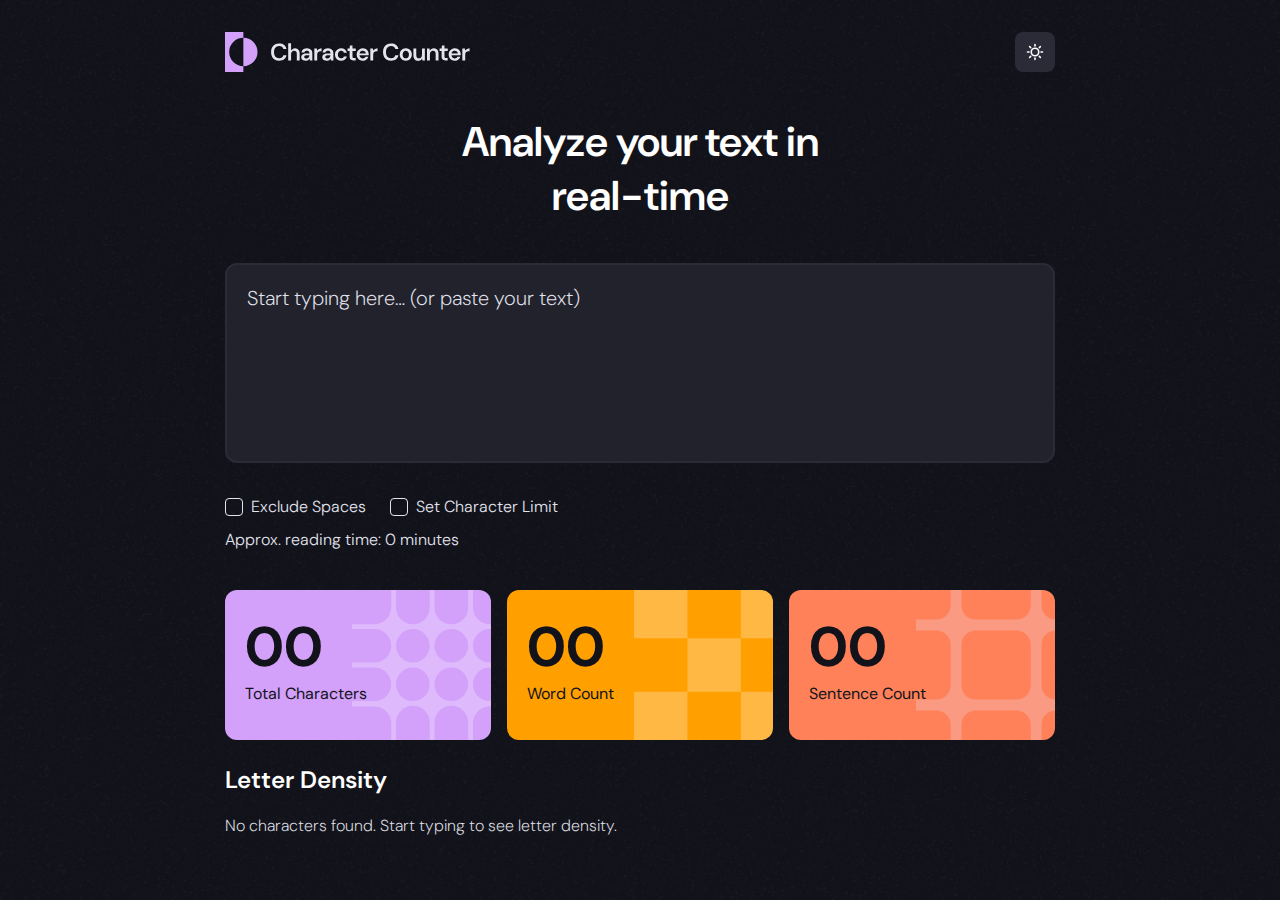
==== commit acfbd2f3: "Add letter density see more/see less functionality" ====
--- a/index.html
+++ b/index.html
@@ -17,12 +17,8 @@
   <main>
       <h1 class="heading">Analyze your text in real-time</h1>
 
-      <textarea id="textarea" name="text" class=" textarea" id="text" placeholder="Start typing here… (or paste your text)" rows="10" cols="30"></textarea>
+      <textarea name="text" id="text-area" class=" textarea" id="text" placeholder="Start typing here… (or paste your text)" rows="10" cols="30"></textarea>
       <div class="warning-message">
-        <!-- <svg width="14" height="15" viewBox="0 0 14 15" fill="none" xmlns="http://www.w3.org/2000/svg" style="margin-right: 8px;">
-        <path d="M7 1.34375C3.71875 1.34375 1.09375 3.99609 1.09375 7.25C1.09375 10.5312 3.71875 13.1562 7 13.1562C10.2539 13.1562 12.9062 10.5312 12.9062 7.25C12.9062 3.99609 10.2266 1.34375 7 1.34375ZM7 0.46875C10.7188 0.46875 13.7812 3.53125 13.7812 7.25C13.7812 10.9961 10.7188 14.0312 7 14.0312C3.25391 14.0312 0.21875 10.9961 0.21875 7.25C0.21875 3.53125 3.25391 0.46875 7 0.46875ZM6.01562 9.875H6.34375V6.59375H6.01562C5.82422 6.59375 5.6875 6.45703 5.6875 6.26562V6.04688C5.6875 5.88281 5.82422 5.71875 6.01562 5.71875H7.32812C7.49219 5.71875 7.65625 5.88281 7.65625 6.04688V9.875H7.98438C8.14844 9.875 8.3125 10.0391 8.3125 10.2031V10.4219C8.3125 10.6133 8.14844 10.75 7.98438 10.75H6.01562C5.82422 10.75 5.6875 10.6133 5.6875 10.4219V10.2031C5.6875 10.0391 5.82422 9.875 6.01562 9.875ZM7 3.3125C7.46484 3.3125 7.875 3.72266 7.875 4.1875C7.875 4.67969 7.46484 5.0625 7 5.0625C6.50781 5.0625 6.125 4.67969 6.125 4.1875C6.125 3.72266 6.50781 3.3125 7 3.3125Z" fill="#FE8159"/>
-        </svg> 
-        <p>Limit reached! Your texts exceeds 300 characters</p> -->
       </div>
 
       <!-- Textarea & Labels -->
@@ -78,6 +74,10 @@
         </div>
       </section>
 
+      <div class="letter-density-controls">
+        <button id="toggle-bars-btn" style="display: none;">See more</button>
+      </div>
+
   </main>
 
   <script src="js/script.js"></script>
--- a/css/style.css
+++ b/css/style.css
@@ -8,6 +8,10 @@
     font-family: 'DMSans';
     src: url('../assets/fonts/DM_Sans/DMSans-VariableFont_opsz\,wght.ttf');
 }
+
+body {
+    transition: background-color 0.2s ease-in, color 0.2s ease-in font-weight 0.3s ease, letter-spacing 0.3s ease;
+  }
 
 body,body.dark-mode{
     background-image: url('../assets/images/bg-dark-theme.png');
@@ -72,7 +76,7 @@
     font-weight: 750;
 }
 
-body.dark-mode textarea{
+body.dark-mode #text-area{
     width: 100%;
     height: 200px;
     border-radius: 12px;
@@ -87,7 +91,7 @@
     font-size: 20px;
 }
 
-body.light-mode textarea{
+body.light-mode #text-area{
     width: 100%;
     height: 200px;
     border-radius: 12px;
@@ -102,11 +106,11 @@
     font-size: 20px;
 }
 
-body.dark-mode textarea::placeholder{
+body.dark-mode #text-area::placeholder{
     color: #E4E4EF; 
 }
 
-body.light-mode textarea::placeholder{
+body.light-mode #text-area::placeholder{
     color: #2A2B37; 
     font-size: 20px;
     font-weight: 400;
@@ -155,6 +159,16 @@
     font-size: 16px;
     font-weight: 200;
     margin: 12px 0 16px 0;
+}
+
+body.light-mode textarea.no-focus:focus {
+    border: 1px solid #DA3701;
+    box-shadow: 0 0 8px #DA3701;
+}
+
+body.dark-mode textarea.no-focus:focus {
+    border: 1px solid #FF8159;
+    box-shadow: 0 0 8px #FF8159;
 }
 
 body.light-mode .warning-message{
@@ -240,7 +254,7 @@
     background-size: cover;
 }
 
-#char-limit-input {
+body.dark-mode #char-limit-input {
     background-color: transparent;
     display: none;
     color: white;
@@ -252,7 +266,25 @@
     font-family: 'DMSans', Courier, monospace;
     font-weight: 250;
     outline: none;
-    width: 55px;
+    width: 60px;
+    -webkit-appearance: none;
+    -moz-appearance: textfield;
+    appearance: none;
+}
+
+body.light-mode #char-limit-input {
+    background-color: transparent;
+    display: none;
+    color: #12131A;
+    padding: 4px 12px;
+    margin-left: 5px;
+    border: 1px solid #E4E4EF;
+    border-radius: 6px;
+    font-size: 16px;
+    font-family: 'DMSans', Courier, monospace;
+    font-weight: 350;
+    outline: none;
+    width: 60px;
     -webkit-appearance: none;
     -moz-appearance: textfield;
     appearance: none;
@@ -316,8 +348,14 @@
 }
 
 /* Progress Bar */
-.density-placeholder{
+body.light-mode .density-placeholder{
     color: #404254;
+    font-weight: 350;
+}
+
+body.dark-mode .density-placeholder{
+    color: #E4E4EF;
+    font-weight: 250;
 }
 
 #letterDensity{
@@ -394,18 +432,29 @@
     transition: width 0.5s ease-in-out;
 }
 
-body.dark-mode #see_button{
-    font-weight: 250;
+body.dark-mode #toggle-bars-btn{
+    font-weight: 250;
+    font-family: 'DMSans', sans-serif;
     margin-top: 8px;
-}
-
-body.light-mode #see_button{
-    font-weight: 450;
+    background-color: transparent;
+    border: none;
+    color: #E4E4EF;
+    font-size: 20px;
+    cursor: pointer;
+}
+
+body.light-mode #toggle-bars-btn{
+    font-weight: 350;
+    font-family: 'DMSans', sans-serif;
     margin-top: 8px;
     color: #12131A;
-}
-
-
-
-
-
+    background-color: transparent;
+    border: none;
+    font-size: 20px;
+    cursor: pointer;
+}
+
+
+
+
+
